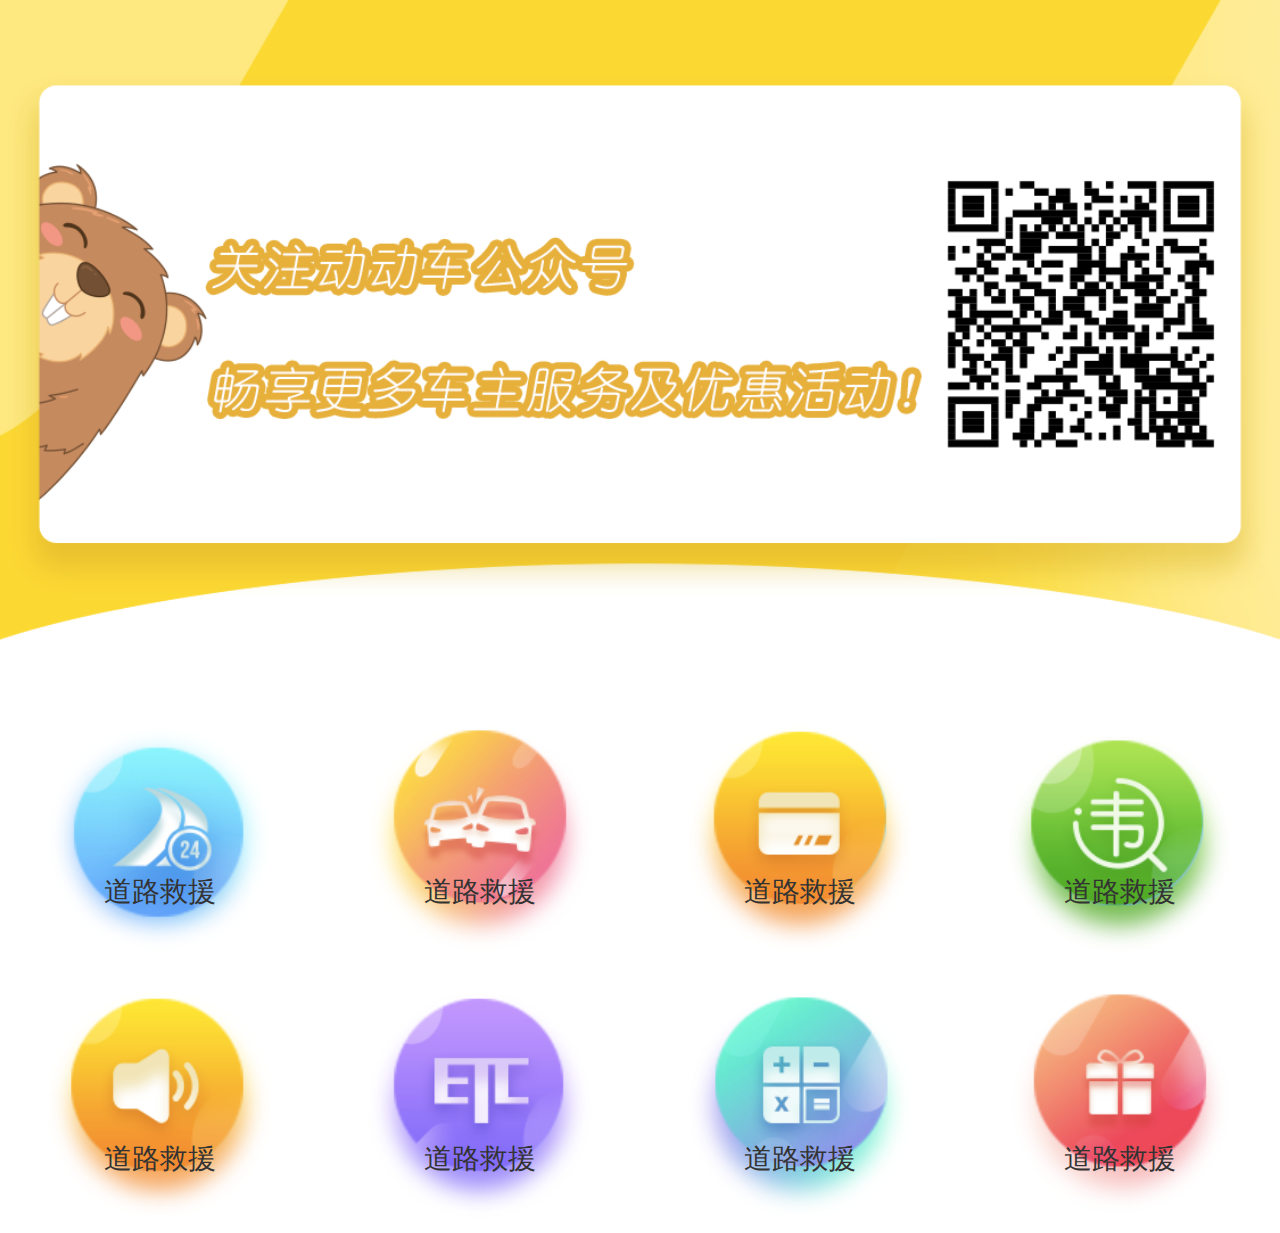
==== index.html @ f4a8d985 "move-car commit 1" ====
<!DOCTYPE html>
<html lang="en">

<head>
    <meta charset="UTF-8">
    <meta name="viewport" content="width=device-width, initial-scale=1.0">
    <meta http-equiv="X-UA-Compatible" content="ie=edge">
    <title>动动车</title>
    <link rel="stylesheet" href="css/common.css">
    <link rel="stylesheet" href="jqery_weui/css/weui.min.css">
    <link rel="stylesheet" href="jqery_weui/css/jquery-weui.min.css">
    <link rel="stylesheet" href="css/index.css">
</head>

<body>
    <!-- banner -->
    <div class="banner">
        <img src="imags/serve_car/banner.png" alt="">
    </div>
    <!-- menu -->
    <div class="menu">
        <!-- <div class="img_box">
            <a href="javascript:;">
                <img src="imags/serve_car/menu1_1.png" alt="" srcset="">
                <p>道路救援</p>
            </a>
        </div>
        <div class="img_box">
            <a href="javascript:;">
                <img src="imags/serve_car/menu1_2.png" alt="" srcset="">
                <p>事故处理</p>
            </a>
        </div>
        <div class="img_box">
            <a href="javascript:;">
                <img src="imags/serve_car/menu1_3.png" alt="" srcset="">
                <p>加油卡充值</p>
            </a>
        </div>
        <div class="img_box">
            <a href="javascript:;">
                <img src="imags/serve_car/menu1_4.png" alt="" srcset="">
                <p>违章代缴</p>
            </a>
        </div>
        <div class="img_box">
            <a href="javascript:;">
                <img src="imags/serve_car/menu1_5.png" alt="" srcset="">
                <p>限行提醒</p>
            </a>
        </div>
        <div class="img_box">
            <a href="javascript:;">
                <img src="imags/serve_car/menu1_6.png" alt="" srcset="">
                <p>ETC办理</p>
            </a>
        </div>
        <div class="img_box">
            <a href="javascript:;">
                <img src="imags/serve_car/menu1_7.png" alt="" srcset="">
                <p>买车险</p>
            </a>
        </div>
        <div class="img_box">
            <a href="javascript:;">
                <img src="imags/serve_car/menu1_8.png" alt="" srcset="">
                <p>信用卡办理</p>
            </a>
        </div> -->
    </div>
    <script src="js/rem.js"></script>
    <script src="js/jquery-2.1.4.js"></script>
    <script src="js/fastclick.js"></script>
    <script src="jqery_weui/js/jquery-weui.min.js"></script>
    <script>
        $(function() {
            FastClick.attach(document.body);
        });
    </script>
    <script src="js/index.js"></script>
</body>

</html>
---- css/common.css ----
* {
    padding: 0;
    margin: 0;
}

li {
    list-style: none;
}

a {
    text-decoration: none;
}

.head_title {
    width: 100%;
    height: 0.8rem;
    background: #8b9cac;
    font-size: 0.32rem;
    color: #fff;
    text-align: center;
    line-height: 0.8rem;
}

.tabbar {
    display: flex;
    position: fixed;
    left: 0;
    bottom: 0;
    width: 100%;
    height: 0.8rem;
    background: #8b9cac;
}

.tabbar div {
    font-size: 0.32rem;
    width: 33.33%;
    text-align: center;
    line-height: 0.76rem;
}

.tabbar div a {
    color: #fff;
    display: block;
    box-sizing: border-box;
}

.tabbar div a:hover {}

.tabbar_active {
    border-bottom: 2px solid #bfcdda;
}
---- css/index.css ----
.banner {
    width: 100%;
}

.banner img {
    width: 100%;
    height: 100%;
}

.menu {
    margin-top: -0.7rem;
    width: 100%;
    font-size: 0.26rem;
}

.menu div {
    width: 25%;
    height: 2rem;
    float: left;
    position: relative;
    margin-top: 0.5rem;
}

.menu div img {
    width: 80%;
    display: block;
    margin: 0 auto !important;
}

.menu a {
    color: #333;
}

.menu div p {
    width: 100%;
    position: absolute;
    top: 1.5rem;
    text-align: center;
}
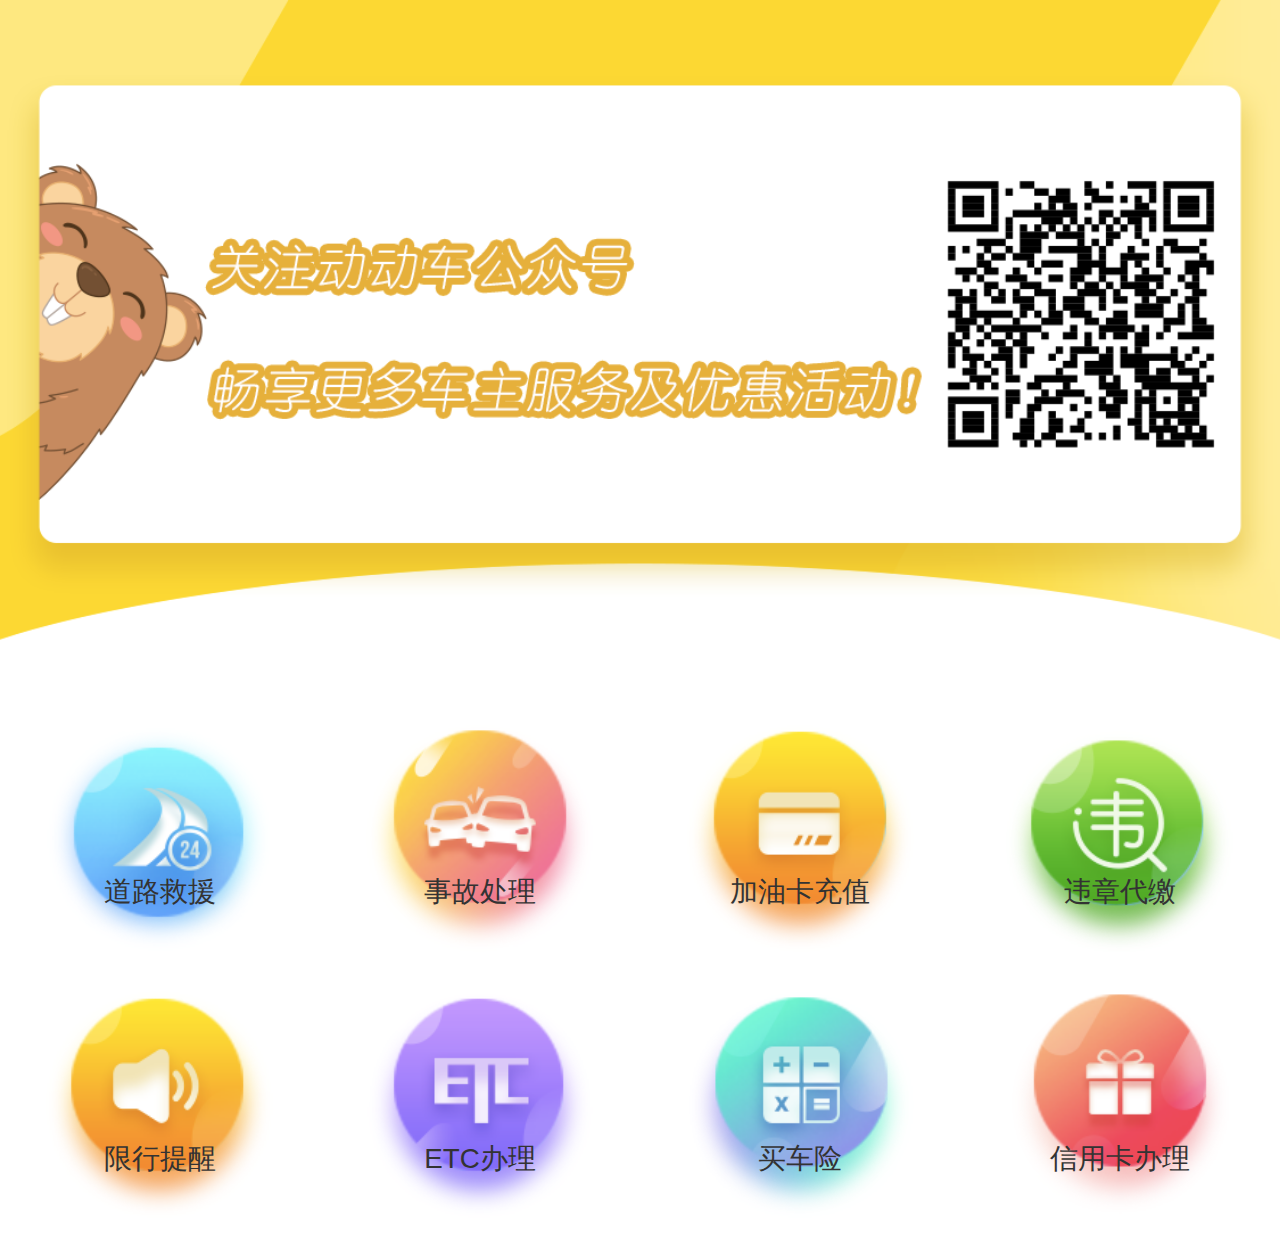
==== commit 472f66b9: "move-car commit 2" ====
--- a/index.html
+++ b/index.html
@@ -19,7 +19,7 @@
     </div>
     <!-- menu -->
     <div class="menu">
-        <!-- <div class="img_box">
+        <div class="img_box">
             <a href="javascript:;">
                 <img src="imags/serve_car/menu1_1.png" alt="" srcset="">
                 <p>道路救援</p>
@@ -66,7 +66,7 @@
                 <img src="imags/serve_car/menu1_8.png" alt="" srcset="">
                 <p>信用卡办理</p>
             </a>
-        </div> -->
+        </div>
     </div>
     <script src="js/rem.js"></script>
     <script src="js/jquery-2.1.4.js"></script>
--- a/css/common.css
+++ b/css/common.css
@@ -9,43 +9,4 @@
 
 a {
     text-decoration: none;
-}
-
-.head_title {
-    width: 100%;
-    height: 0.8rem;
-    background: #8b9cac;
-    font-size: 0.32rem;
-    color: #fff;
-    text-align: center;
-    line-height: 0.8rem;
-}
-
-.tabbar {
-    display: flex;
-    position: fixed;
-    left: 0;
-    bottom: 0;
-    width: 100%;
-    height: 0.8rem;
-    background: #8b9cac;
-}
-
-.tabbar div {
-    font-size: 0.32rem;
-    width: 33.33%;
-    text-align: center;
-    line-height: 0.76rem;
-}
-
-.tabbar div a {
-    color: #fff;
-    display: block;
-    box-sizing: border-box;
-}
-
-.tabbar div a:hover {}
-
-.tabbar_active {
-    border-bottom: 2px solid #bfcdda;
 }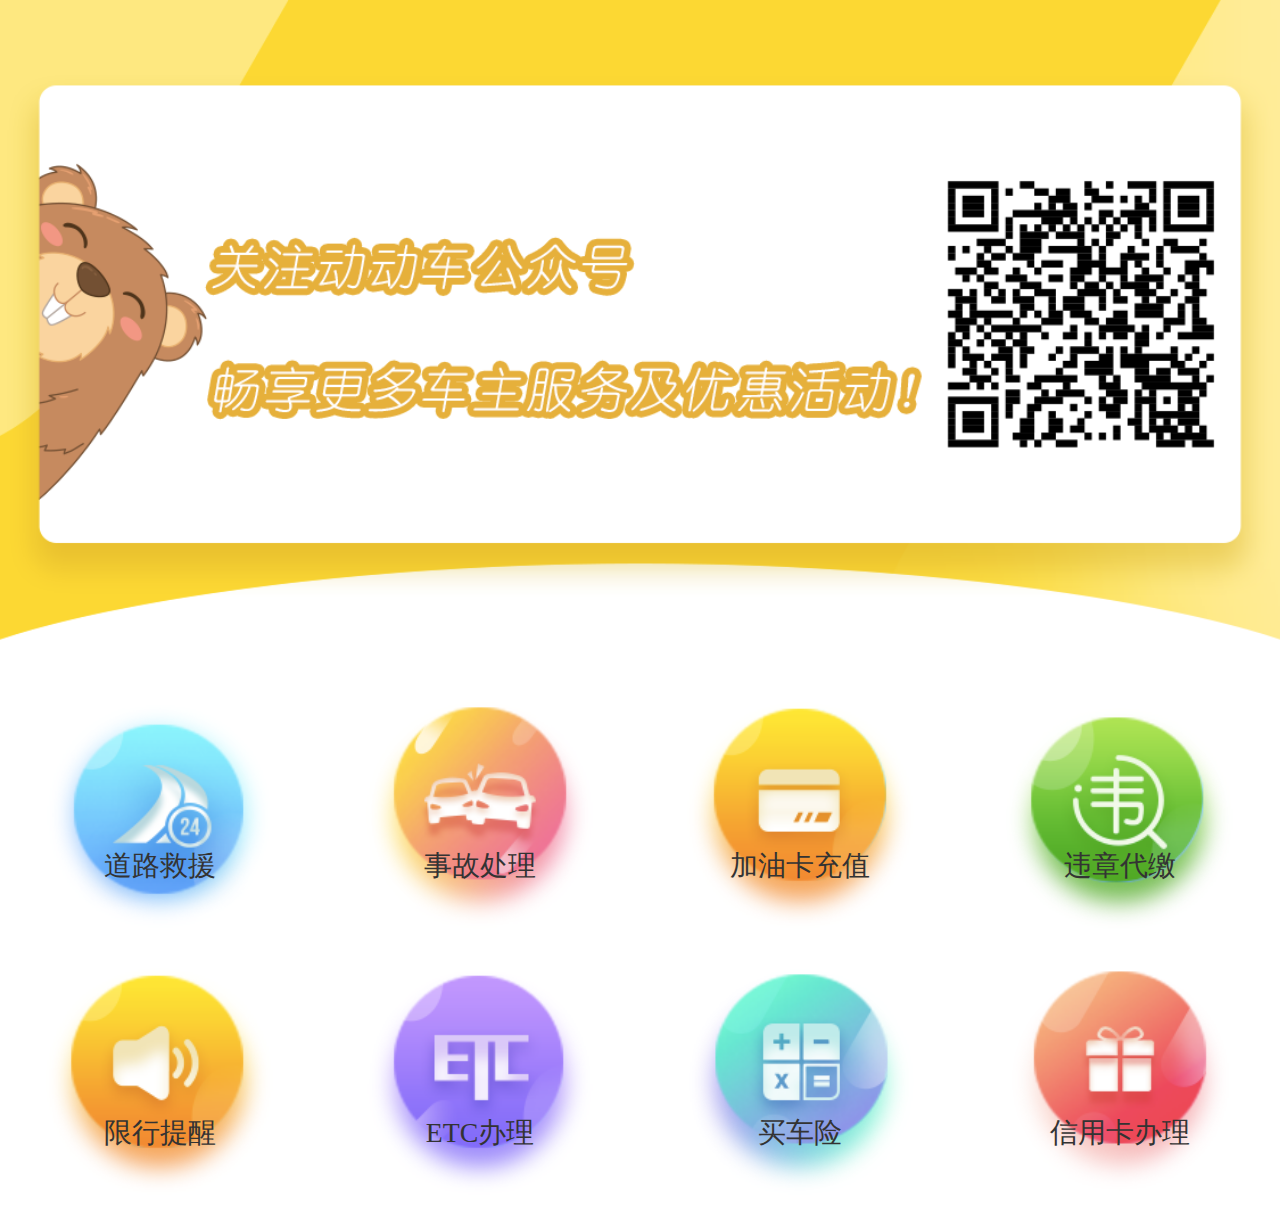
==== commit 10b1ee0f: "remove jq-weui" ====
--- a/index.html
+++ b/index.html
@@ -7,8 +7,6 @@
     <meta http-equiv="X-UA-Compatible" content="ie=edge">
     <title>动动车</title>
     <link rel="stylesheet" href="css/common.css">
-    <link rel="stylesheet" href="jqery_weui/css/weui.min.css">
-    <link rel="stylesheet" href="jqery_weui/css/jquery-weui.min.css">
     <link rel="stylesheet" href="css/index.css">
 </head>
 
@@ -70,13 +68,6 @@
     </div>
     <script src="js/rem.js"></script>
     <script src="js/jquery-2.1.4.js"></script>
-    <script src="js/fastclick.js"></script>
-    <script src="jqery_weui/js/jquery-weui.min.js"></script>
-    <script>
-        $(function() {
-            FastClick.attach(document.body);
-        });
-    </script>
     <script src="js/index.js"></script>
 </body>
 
